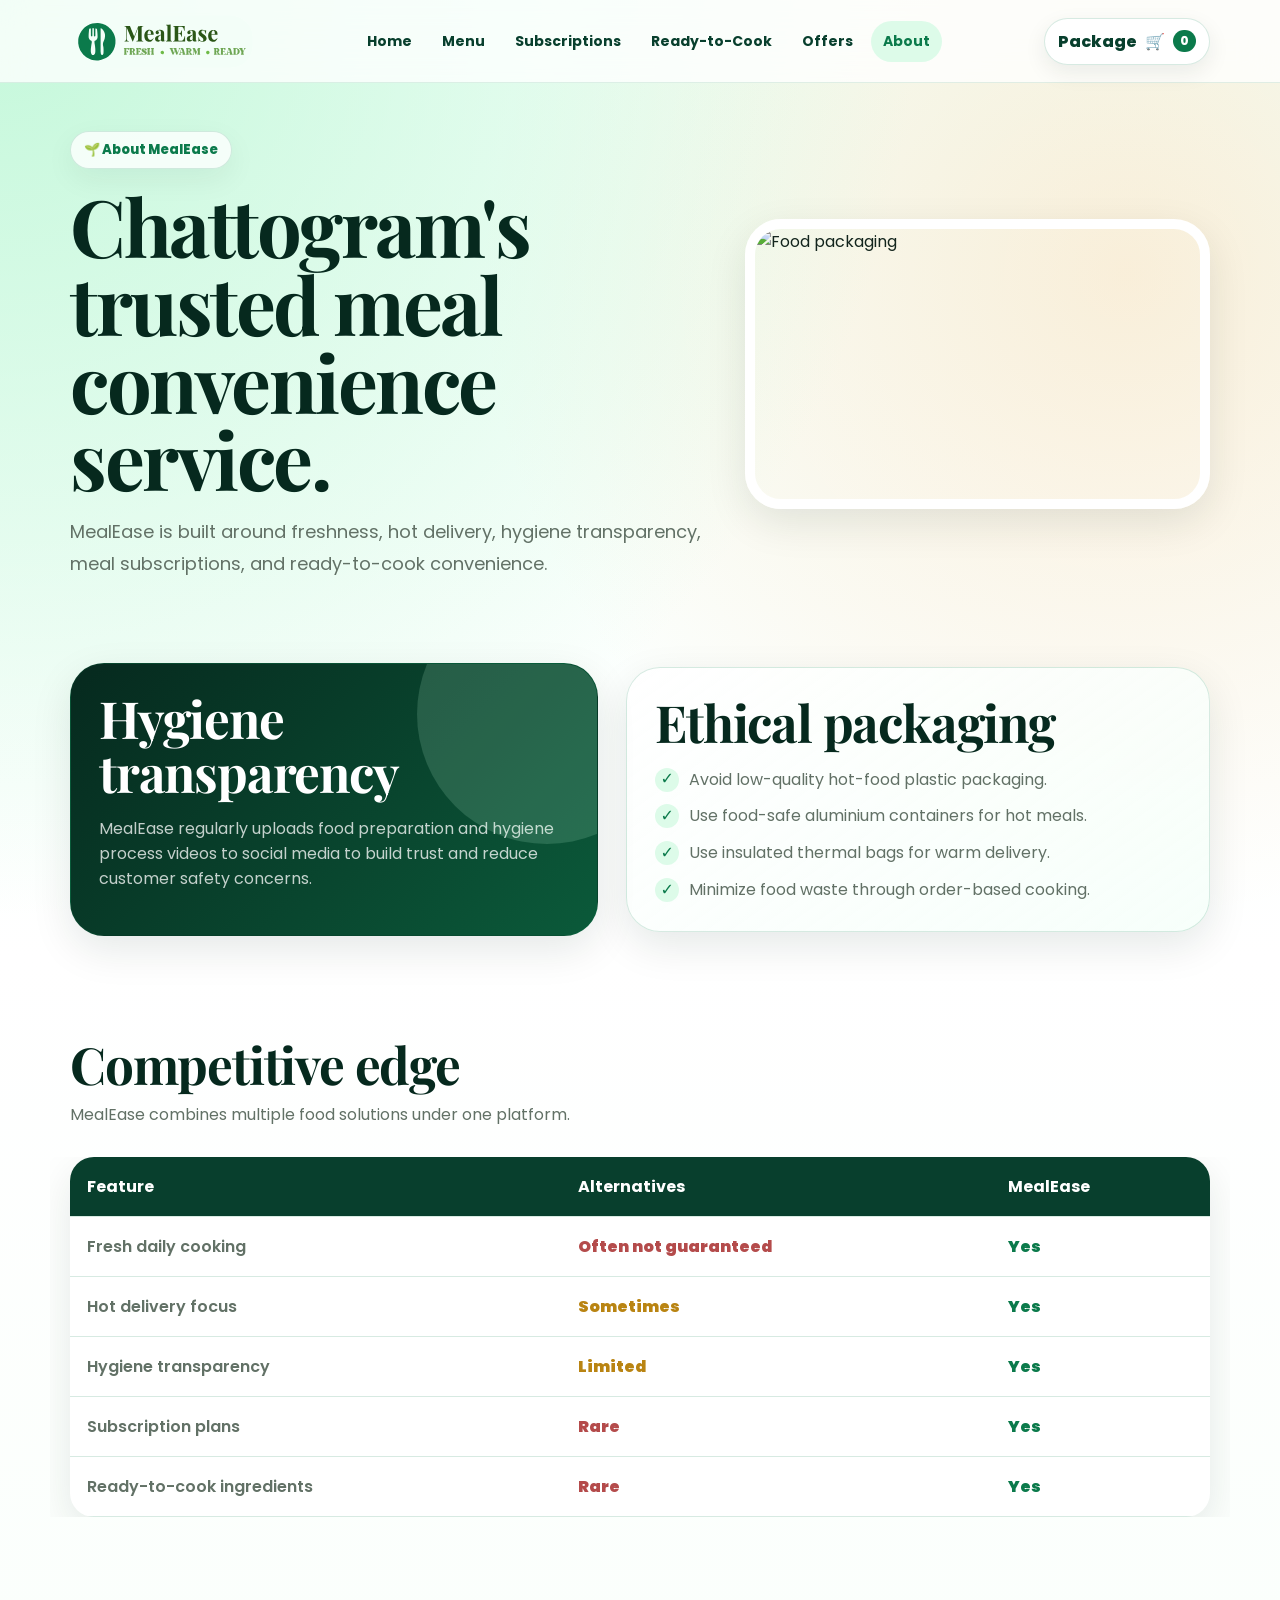
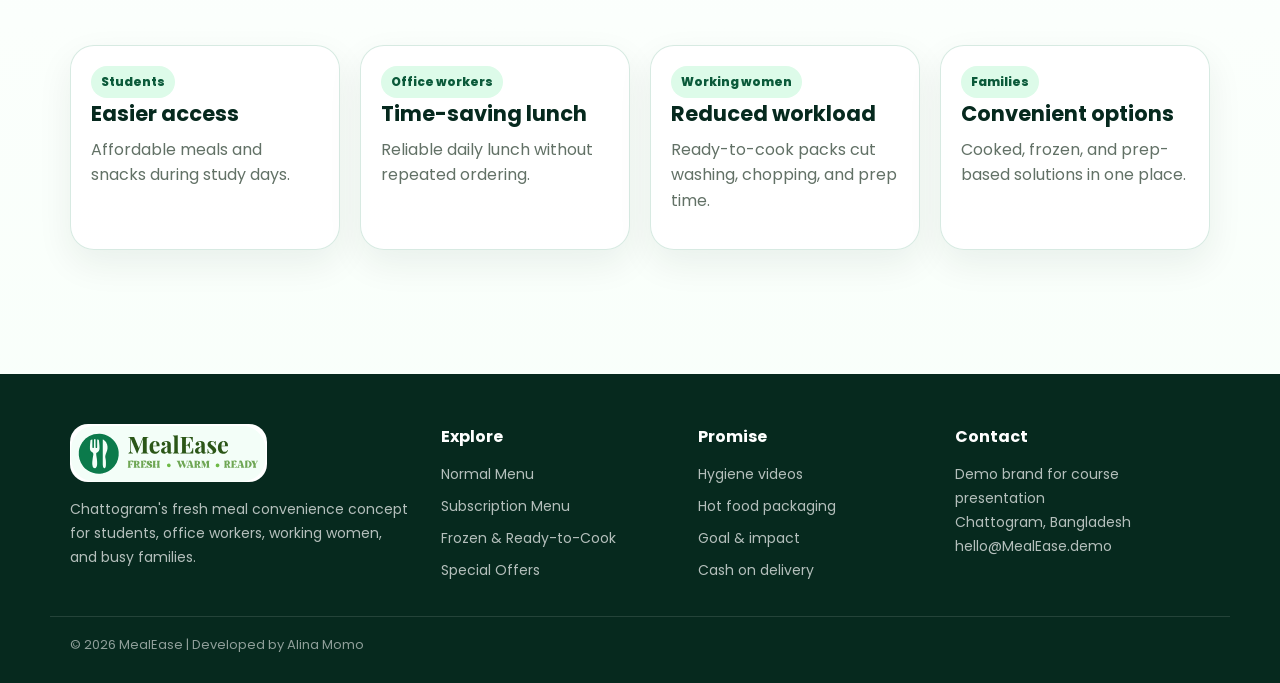
==== about.html @ 049ecda7 "first commit" ====
<!DOCTYPE html>
<html lang="en">
<head>
  <meta charset="UTF-8">
  <meta name="viewport" content="width=device-width, initial-scale=1.0">
  <meta name="description" content="MealEase is a fresh meal, subscription, frozen food, and ready-to-cook delivery concept for Chattogram.">
  <title>About & Hygiene | MealEase</title>
  <link rel="icon" href="assets/tab_logo.png" type="image/svg+xml">
  <link rel="stylesheet" href="assets/styles.css">
</head>
<body>
  <header class="site-header">
    <nav class="navbar">
      <a class="logo-wrap" href="index.html" aria-label="MealEase home"><img src="assets/logo.svg" alt="MealEase logo"></a>
      <div class="nav-links" data-nav-links>
        <a href="index.html">Home</a>
        <a href="menu.html">Menu</a>
        <a href="subscription.html">Subscriptions</a>
        <a href="ready-to-cook.html">Ready-to-Cook</a>
        <a href="offers.html">Offers</a>
        <a href="about.html">About</a>
      </div>
      <div class="nav-actions">
        <a href="checkout.html" class="cart-pill"><span class="label">Package</span> 🛒 <span class="cart-count" data-cart-count>0</span></a>
        <button class="mobile-toggle" data-mobile-toggle aria-label="Open menu">☰</button>
      </div>
    </nav>
  </header>

  <main>
    <section class="page-hero">
      <div class="container page-hero-inner">
        <div>
          <span class="kicker">🌱 About MealEase</span>
          <h1>Chattogram's trusted meal convenience service.</h1>
          <p>MealEase is built around freshness, hot delivery, hygiene transparency, meal subscriptions, and ready-to-cook convenience.</p>
        </div>
        <div class="page-card"><img src="https://plus.unsplash.com/premium_photo-1700061779397-13d402d6581a?q=80&w=1429&auto=format&fit=crop&ixlib=rb-4.1.0&ixid=M3wxMjA3fDB8MHxwaG90by1wYWdlfHx8fGVufDB8fHx8fA%3D%3D" alt="Food packaging"></div>
      </div>
    </section>
    <section class="section-tight" id="hygiene">
      <div class="container split">
        <div class="panel dark">
          <h2 class="section-title" style="color:white;">Hygiene transparency</h2>
          <p>MealEase regularly uploads food preparation and hygiene process videos to social media to build trust and reduce customer safety concerns.</p>
        </div>
        <div class="panel" id="packaging">
          <h2 class="section-title">Ethical packaging</h2>
          <ul class="check-list">
            <li>Avoid low-quality hot-food plastic packaging.</li>
            <li>Use food-safe aluminium containers for hot meals.</li>
            <li>Use insulated thermal bags for warm delivery.</li>
            <li>Minimize food waste through order-based cooking.</li>
          </ul>
        </div>
      </div>
    </section>
    <section class="section">
      <div class="container section-head">
        <div>
          <h2 class="section-title">Competitive edge</h2>
          <p class="section-subtitle">MealEase combines multiple food solutions under one platform.</p>
        </div>
      </div>
      <div class="container compare">
        <table>
          <thead><tr><th>Feature</th><th>Alternatives</th><th>MealEase</th></tr></thead>
          <tbody>
            <tr><td>Fresh daily cooking</td><td class="no">Often not guaranteed</td><td class="good">Yes</td></tr>
            <tr><td>Hot delivery focus</td><td class="warn">Sometimes</td><td class="good">Yes</td></tr>
            <tr><td>Hygiene transparency</td><td class="warn">Limited</td><td class="good">Yes</td></tr>
            <tr><td>Subscription plans</td><td class="no">Rare</td><td class="good">Yes</td></tr>
            
            <tr><td>Ready-to-cook ingredients</td><td class="no">Rare</td><td class="good">Yes</td></tr>
          </tbody>
        </table>
      </div>
    </section>
    <section class="section" id="impact">
      <div class="container card-grid four">
        <article class="card"><div class="card-body"><span class="badge">Students</span><h3>Easier access</h3><p>Affordable meals and snacks during study days.</p></div></article>
        <article class="card"><div class="card-body"><span class="badge">Office workers</span><h3>Time-saving lunch</h3><p>Reliable daily lunch without repeated ordering.</p></div></article>
        <article class="card"><div class="card-body"><span class="badge">Working women</span><h3>Reduced workload</h3><p>Ready-to-cook packs cut washing, chopping, and prep time.</p></div></article>
        <article class="card"><div class="card-body"><span class="badge">Families</span><h3>Convenient options</h3><p>Cooked, frozen, and prep-based solutions in one place.</p></div></article>
      </div>
    </section>
  </main>

  <footer class="footer">
    <div class="footer-inner">
      <div>
        <img src="assets/logo.svg" alt="MealEase logo" style="height:58px; width:auto; margin-bottom:16px; background:white; border-radius:18px;">
        <p>Chattogram's fresh meal convenience concept for students, office workers, working women, and busy families.</p>
      </div>
      <div>
        <h4>Explore</h4>
        <a href="menu.html">Normal Menu</a>
        <a href="subscription.html">Subscription Menu</a>
        <a href="ready-to-cook.html">Frozen & Ready-to-Cook</a>
        <a href="offers.html">Special Offers</a>
      </div>
      <div>
        <h4>Promise</h4>
        <a href="about.html#hygiene">Hygiene videos</a>
        <a href="about.html#packaging">Hot food packaging</a>
        <a href="about.html#impact">Goal & impact</a>
        <a href="checkout.html">Cash on delivery</a>
      </div>
      <div>
        <h4>Contact</h4>
        <p>Demo brand for course presentation<br>Chattogram, Bangladesh<br>hello@MealEase.demo</p>
      </div>
    </div>
    <div class="footer-bottom">© 2026 MealEase | Developed by Alina Momo </div>
  </footer>
  <div class="toast" aria-live="polite"></div>
  <script src="assets/app.js"></script>
</body>
</html>
---- assets/styles.css ----
@import url('https://fonts.googleapis.com/css2?family=Playfair+Display:wght@700;800&family=Poppins:wght@400;500;600;700;800&display=swap');

:root {
  --green-950: #06291e;
  --green-900: #083f2d;
  --green-800: #0b5a3a;
  --green-700: #0b7a4b;
  --green-600: #159660;
  --green-500: #21b875;
  --green-200: #bff7d7;
  --green-100: #ddfbe9;
  --green-50: #f4fff9;
  --white: #ffffff;
  --cream: #fffaf0;
  --orange: #ffb86b;
  --gold: #f7cf55;
  --ink: #13251d;
  --muted: #627166;
  --line: rgba(11, 122, 75, .16);
  --shadow: 0 24px 70px rgba(6, 41, 30, .14);
  --shadow-soft: 0 14px 40px rgba(6, 41, 30, .10);
  --radius-xl: 34px;
  --radius-lg: 24px;
  --radius-md: 18px;
  --radius-sm: 12px;
  --max: 1180px;
}

* { box-sizing: border-box; }
html { scroll-behavior: smooth; }
body {
  margin: 0;
  font-family: 'Poppins', system-ui, -apple-system, Segoe UI, sans-serif;
  color: var(--ink);
  background:
    radial-gradient(circle at top left, rgba(191, 247, 215, .9), transparent 35%),
    radial-gradient(circle at 88% 12%, rgba(255, 184, 107, .23), transparent 28%),
    linear-gradient(180deg, var(--green-50) 0%, #ffffff 42%, #f7fff9 100%);
  min-height: 100vh;
}

a { color: inherit; text-decoration: none; }
img { max-width: 100%; display: block; }
button, input, select, textarea { font-family: inherit; }

.site-header {
  position: sticky;
  top: 0;
  z-index: 50;
  backdrop-filter: blur(18px);
  background: rgba(255,255,255,.78);
  border-bottom: 1px solid rgba(11,122,75,.12);
}
.navbar {
  max-width: var(--max);
  margin: 0 auto;
  padding: 14px 20px;
  display: flex;
  align-items: center;
  justify-content: space-between;
  gap: 18px;
}
.logo-wrap { display: inline-flex; align-items: center; gap: 10px; }
.logo-wrap img { height: 54px; width: auto; }
.nav-links {
  display: flex;
  align-items: center;
  gap: 6px;
}
.nav-links a {
  font-size: 14px;
  font-weight: 700;
  color: var(--green-900);
  padding: 10px 12px;
  border-radius: 999px;
  transition: .2s ease;
}
.nav-links a:hover, .nav-links a.active {
  background: var(--green-100);
  color: var(--green-700);
}
.nav-actions { display: flex; align-items: center; gap: 10px; }
.cart-pill {
  display: inline-flex;
  align-items: center;
  gap: 8px;
  border: 1px solid var(--line);
  border-radius: 999px;
  padding: 10px 13px;
  background: var(--white);
  color: var(--green-900);
  font-weight: 800;
  box-shadow: 0 8px 22px rgba(6,41,30,.08);
}
.cart-count {
  display: inline-flex;
  align-items: center;
  justify-content: center;
  min-width: 22px;
  height: 22px;
  padding: 0 7px;
  border-radius: 999px;
  background: var(--green-700);
  color: var(--white);
  font-size: 12px;
}
.mobile-toggle {
  display: none;
  border: 0;
  width: 42px;
  height: 42px;
  border-radius: 12px;
  background: var(--green-900);
  color: var(--white);
  font-size: 22px;
}

.container {
  max-width: var(--max);
  margin: 0 auto;
  padding: 0 20px;
}
.hero {
  padding: 58px 0 34px;
}
.hero-grid {
  display: grid;
  grid-template-columns: 1.02fr .98fr;
  gap: 38px;
  align-items: center;
}
.kicker {
  display: inline-flex;
  align-items: center;
  gap: 8px;
  padding: 8px 13px;
  border: 1px solid var(--line);
  border-radius: 999px;
  background: rgba(255,255,255,.78);
  color: var(--green-700);
  font-weight: 800;
  font-size: 13px;
  box-shadow: 0 10px 30px rgba(6,41,30,.06);
}
.hero h1, .page-hero h1 {
  font-family: 'Playfair Display', Georgia, serif;
  color: var(--green-950);
  font-size: clamp(42px, 6.2vw, 82px);
  line-height: .98;
  margin: 18px 0;
  letter-spacing: -2.5px;
}
.hero p, .page-hero p {
  font-size: 18px;
  line-height: 1.75;
  color: var(--muted);
  max-width: 660px;
}
.accent-text { color: var(--green-700); }
.hero-cta { display: flex; flex-wrap: wrap; gap: 14px; margin-top: 28px; }
.btn {
  border: 0;
  border-radius: 999px;
  padding: 14px 20px;
  display: inline-flex;
  align-items: center;
  justify-content: center;
  gap: 8px;
  font-weight: 800;
  cursor: pointer;
  transition: transform .2s ease, box-shadow .2s ease, background .2s ease;
}
.btn:hover { transform: translateY(-2px); }
.btn-primary {
  background: linear-gradient(135deg, var(--green-700), var(--green-500));
  color: var(--white);
  box-shadow: 0 16px 32px rgba(11,122,75,.25);
}
.btn-secondary {
  background: var(--white);
  color: var(--green-900);
  border: 1px solid var(--line);
  box-shadow: 0 12px 26px rgba(6,41,30,.08);
}
.btn-light {
  background: var(--green-50);
  color: var(--green-800);
  border: 1px solid var(--line);
}
.btn-wide { width: 100%; }
.hero-card {
  position: relative;
  min-height: 610px;
}
.hero-photo {
  position: absolute;
  inset: 0 0 80px 42px;
  border-radius: 45px;
  overflow: hidden;
  box-shadow: var(--shadow);
  border: 10px solid rgba(255,255,255,.85);
}
.hero-photo img {
  height: 100%;
  width: 100%;
  object-fit: cover;
}
.float-card {
  position: absolute;
  background: rgba(255,255,255,.92);
  backdrop-filter: blur(14px);
  border: 1px solid rgba(255,255,255,.9);
  border-radius: 28px;
  padding: 18px;
  box-shadow: var(--shadow-soft);
}
.float-card.hot { left: 0; bottom: 70px; max-width: 260px; }
.float-card.trust { right: 4px; bottom: 0; max-width: 290px; }
.float-card strong { display: block; color: var(--green-900); margin-bottom: 6px; }
.float-card span { color: var(--muted); font-size: 14px; line-height: 1.5; }
.stat-row {
  display: grid;
  grid-template-columns: repeat(3, 1fr);
  gap: 12px;
  margin-top: 28px;
}
.stat {
  padding: 18px;
  border-radius: 24px;
  background: var(--white);
  border: 1px solid var(--line);
  box-shadow: 0 14px 36px rgba(6,41,30,.07);
}
.stat b { display: block; font-size: 26px; color: var(--green-700); }
.stat span { color: var(--muted); font-size: 13px; font-weight: 600; }

.section { padding: 64px 0; }
.section-tight { padding: 38px 0; }
.section-head {
  display: flex;
  justify-content: space-between;
  align-items: end;
  gap: 20px;
  margin-bottom: 28px;
}
.section-title {
  font-family: 'Playfair Display', Georgia, serif;
  font-size: clamp(34px, 4vw, 54px);
  line-height: 1.05;
  color: var(--green-950);
  margin: 0 0 10px;
  letter-spacing: -1.2px;
}
.section-subtitle { color: var(--muted); line-height: 1.7; margin: 0; max-width: 670px; }

.card-grid { display: grid; grid-template-columns: repeat(3, 1fr); gap: 20px; }
.card-grid.four { grid-template-columns: repeat(4, 1fr); }
.card {
  background: rgba(255,255,255,.86);
  border: 1px solid var(--line);
  border-radius: var(--radius-lg);
  overflow: hidden;
  box-shadow: 0 14px 36px rgba(6,41,30,.07);
  transition: .25s ease;
}
.card:hover { transform: translateY(-5px); box-shadow: var(--shadow-soft); }
.card-img { height: 190px; overflow: hidden; position: relative; }
.card-img img { width: 100%; height: 100%; object-fit: cover; transition: transform .35s ease; }
.card:hover .card-img img { transform: scale(1.06); }
.card-body { padding: 20px; }
.card h3 { margin: 0 0 8px; font-size: 21px; color: var(--green-950); }
.card p { margin: 0 0 16px; color: var(--muted); line-height: 1.6; }
.price-row { display: flex; align-items: center; justify-content: space-between; gap: 10px; margin-top: 14px; }
.price { color: var(--green-700); font-size: 21px; font-weight: 900; }
.badge {
  display: inline-flex;
  align-items: center;
  gap: 6px;
  padding: 7px 10px;
  border-radius: 999px;
  background: var(--green-100);
  color: var(--green-800);
  font-size: 12px;
  font-weight: 800;
}
.badge.gold { background: #fff2ca; color: #9a6414; }
.badge.orange { background: #fff0df; color: #9b541a; }

.split {
  display: grid;
  grid-template-columns: .95fr 1.05fr;
  gap: 28px;
  align-items: center;
}
.panel {
  border-radius: var(--radius-xl);
  border: 1px solid var(--line);
  background: linear-gradient(145deg, rgba(255,255,255,.9), rgba(244,255,249,.75));
  box-shadow: var(--shadow-soft);
  padding: 28px;
}
.panel.dark {
  background: linear-gradient(135deg, var(--green-950), var(--green-800));
  color: var(--white);
  overflow: hidden;
  position: relative;
}
.panel.dark::after {
  content: '';
  position: absolute;
  width: 260px;
  height: 260px;
  border-radius: 50%;
  right: -80px;
  top: -80px;
  background: rgba(191,247,215,.16);
}
.panel.dark p, .panel.dark .muted { color: rgba(255,255,255,.76); }
.check-list { list-style: none; margin: 18px 0 0; padding: 0; display: grid; gap: 12px; }
.check-list li {
  display: flex;
  gap: 10px;
  align-items: flex-start;
  color: var(--muted);
  line-height: 1.55;
}
.check-list li::before {
  content: '✓';
  width: 24px;
  height: 24px;
  border-radius: 50%;
  display: inline-flex;
  align-items: center;
  justify-content: center;
  flex: 0 0 24px;
  background: var(--green-100);
  color: var(--green-700);
  font-weight: 900;
}
.panel.dark .check-list li { color: rgba(255,255,255,.78); }
.panel.dark .check-list li::before { background: rgba(255,255,255,.16); color: var(--green-200); }

.process { display: grid; grid-template-columns: repeat(4, 1fr); gap: 18px; counter-reset: step; }
.step {
  position: relative;
  padding: 24px;
  border-radius: var(--radius-lg);
  border: 1px solid var(--line);
  background: var(--white);
  box-shadow: 0 12px 32px rgba(6,41,30,.07);
}
.step::before {
  counter-increment: step;
  content: '0' counter(step);
  display: inline-flex;
  width: 42px;
  height: 42px;
  align-items: center;
  justify-content: center;
  border-radius: 16px;
  background: var(--green-700);
  color: var(--white);
  font-weight: 900;
  margin-bottom: 14px;
}
.step h3 { margin: 0 0 8px; color: var(--green-950); }
.step p { margin: 0; color: var(--muted); line-height: 1.6; }

.page-hero {
  padding: 48px 0 28px;
}
.page-hero-inner {
  display: grid;
  grid-template-columns: 1fr .72fr;
  align-items: center;
  gap: 28px;
}
.page-card {
  min-height: 270px;
  border-radius: 36px;
  overflow: hidden;
  box-shadow: var(--shadow-soft);
  border: 10px solid var(--white);
}
.page-card img { width: 100%; height: 100%; object-fit: cover; min-height: 270px; }

.filters {
  display: flex;
  flex-wrap: wrap;
  gap: 10px;
  margin-bottom: 22px;
}
.filter-btn {
  border: 1px solid var(--line);
  border-radius: 999px;
  background: var(--white);
  color: var(--green-900);
  padding: 11px 15px;
  font-weight: 800;
  cursor: pointer;
  transition: .2s;
}
.filter-btn.active, .filter-btn:hover { background: var(--green-700); color: var(--white); }

.product-grid { display: grid; grid-template-columns: repeat(3, 1fr); gap: 20px; }
.product-card {
  display: flex;
  flex-direction: column;
  background: var(--white);
  border: 1px solid var(--line);
  border-radius: var(--radius-lg);
  overflow: hidden;
  box-shadow: 0 14px 34px rgba(6,41,30,.08);
}
.product-card .card-img { height: 210px; }
.product-card.hidden { display: none; }
.product-meta { display: flex; flex-wrap: wrap; gap: 8px; margin: 10px 0 0; }
.product-actions { margin-top: auto; padding-top: 10px; }

.plan-grid { display: grid; grid-template-columns: repeat(4, 1fr); gap: 18px; }
.plan-card {
  position: relative;
  border-radius: 28px;
  padding: 24px;
  background: var(--white);
  border: 1px solid var(--line);
  box-shadow: 0 14px 36px rgba(6,41,30,.07);
  transition: .2s;
}
.plan-card:hover { transform: translateY(-4px); }
.plan-card.featured { border: 2px solid var(--green-500); }
.plan-card h3 { color: var(--green-950); margin: 0 0 8px; }
.plan-days { color: var(--green-700); font-weight: 900; font-size: 34px; }
.plan-card p { color: var(--muted); line-height: 1.6; min-height: 54px; }

.builder {
  display: grid;
  grid-template-columns: 1fr .9fr;
  gap: 24px;
  align-items: start;
}
.form-card {
  border-radius: var(--radius-xl);
  border: 1px solid var(--line);
  background: rgba(255,255,255,.92);
  box-shadow: var(--shadow-soft);
  padding: 28px;
}
.form-grid { display: grid; grid-template-columns: repeat(2, 1fr); gap: 16px; }
.form-group { display: grid; gap: 8px; margin-bottom: 14px; }
.form-group.full { grid-column: 1 / -1; }
label { font-size: 14px; font-weight: 800; color: var(--green-900); }
input, select, textarea {
  width: 100%;
  border: 1px solid var(--line);
  border-radius: 16px;
  background: var(--green-50);
  color: var(--green-950);
  padding: 14px 14px;
  outline: none;
  transition: .2s;
}
textarea { min-height: 112px; resize: vertical; }
input:focus, select:focus, textarea:focus {
  border-color: var(--green-500);
  box-shadow: 0 0 0 4px rgba(33,184,117,.12);
  background: var(--white);
}
.summary-box {
  position: sticky;
  top: 96px;
  border-radius: var(--radius-xl);
  padding: 26px;
  background: linear-gradient(135deg, var(--green-950), var(--green-700));
  color: var(--white);
  box-shadow: var(--shadow);
}
.summary-box h3 { margin: 0 0 12px; font-size: 26px; }
.summary-line { display: flex; justify-content: space-between; gap: 18px; padding: 12px 0; border-bottom: 1px solid rgba(255,255,255,.16); }
.summary-line span:first-child { color: rgba(255,255,255,.72); }
.summary-line strong { color: var(--white); }
.total-line { font-size: 24px; font-weight: 900; color: var(--green-200); }

.cart-layout { display: grid; grid-template-columns: 1fr .86fr; gap: 24px; align-items: start; }
.cart-item {
  display: grid;
  grid-template-columns: 86px 1fr auto;
  gap: 15px;
  align-items: center;
  padding: 16px;
  border-radius: 22px;
  background: var(--white);
  border: 1px solid var(--line);
  box-shadow: 0 10px 28px rgba(6,41,30,.06);
  margin-bottom: 14px;
}
.cart-thumb { width: 86px; height: 74px; border-radius: 18px; overflow: hidden; background: var(--green-100); }
.cart-thumb img { width: 100%; height: 100%; object-fit: cover; }
.cart-item h4 { margin: 0 0 4px; color: var(--green-950); }
.cart-item p { margin: 0; color: var(--muted); font-size: 13px; }
.qty-box { display: flex; align-items: center; gap: 8px; margin-top: 10px; }
.qty-box button, .icon-btn {
  width: 32px;
  height: 32px;
  border-radius: 11px;
  border: 1px solid var(--line);
  background: var(--green-50);
  color: var(--green-900);
  font-weight: 900;
  cursor: pointer;
}
.remove-btn { color: #a63232; }
.empty-cart {
  text-align: center;
  padding: 50px 26px;
  border-radius: var(--radius-xl);
  border: 1px dashed rgba(11,122,75,.3);
  background: rgba(255,255,255,.78);
}
.empty-cart h3 { color: var(--green-950); }
.empty-cart p { color: var(--muted); }

.offer-strip {
  border-radius: 36px;
  background:
    radial-gradient(circle at 20% 20%, rgba(255,255,255,.26), transparent 30%),
    linear-gradient(135deg, var(--green-950), var(--green-700));
  color: var(--white);
  padding: 36px;
  display: grid;
  grid-template-columns: 1fr auto;
  gap: 20px;
  align-items: center;
  box-shadow: var(--shadow);
}
.offer-strip h2 { margin: 0 0 10px; font-size: clamp(28px, 4vw, 48px); font-family: 'Playfair Display'; }
.offer-strip p { margin: 0; color: rgba(255,255,255,.76); max-width: 680px; line-height: 1.7; }
.offer-code {
  display: inline-flex;
  align-items: center;
  justify-content: center;
  border: 2px dashed rgba(255,255,255,.55);
  border-radius: 22px;
  padding: 18px 24px;
  font-size: 28px;
  font-weight: 900;
  color: var(--green-200);
  background: rgba(255,255,255,.1);
}

.compare { overflow-x: auto; }
table { width: 100%; border-collapse: collapse; background: var(--white); border-radius: 24px; overflow: hidden; box-shadow: var(--shadow-soft); }
th, td { padding: 17px; border-bottom: 1px solid var(--line); text-align: left; }
th { background: var(--green-900); color: var(--white); }
td { color: var(--muted); font-weight: 600; }
td.good { color: var(--green-700); font-weight: 900; }
td.warn { color: #b98412; font-weight: 900; }
td.no { color: #b44b4b; font-weight: 900; }

.toast {
  position: fixed;
  right: 18px;
  bottom: 18px;
  padding: 14px 18px;
  border-radius: 16px;
  background: var(--green-950);
  color: var(--white);
  box-shadow: var(--shadow);
  opacity: 0;
  transform: translateY(16px);
  pointer-events: none;
  transition: .25s;
  z-index: 80;
  max-width: 320px;
}
.toast.show { opacity: 1; transform: translateY(0); }
.modal-backdrop {
  position: fixed;
  inset: 0;
  display: none;
  align-items: center;
  justify-content: center;
  padding: 20px;
  background: rgba(6,41,30,.45);
  backdrop-filter: blur(6px);
  z-index: 90;
}
.modal-backdrop.show { display: flex; }
.modal {
  width: min(520px, 100%);
  border-radius: 30px;
  padding: 30px;
  background: var(--white);
  box-shadow: var(--shadow);
  text-align: center;
}
.modal-icon {
  width: 78px;
  height: 78px;
  border-radius: 28px;
  margin: 0 auto 14px;
  display: flex;
  align-items: center;
  justify-content: center;
  background: var(--green-100);
  color: var(--green-700);
  font-size: 38px;
}
.modal h2 { color: var(--green-950); margin-bottom: 8px; }
.modal p { color: var(--muted); line-height: 1.7; }

.footer {
  margin-top: 60px;
  background: var(--green-950);
  color: rgba(255,255,255,.78);
}
.footer-inner {
  max-width: var(--max);
  margin: 0 auto;
  padding: 50px 20px 26px;
  display: grid;
  grid-template-columns: 1.2fr .8fr .8fr .9fr;
  gap: 30px;
}
.footer h4 { color: var(--white); margin: 0 0 14px; }
.footer p, .footer a { color: rgba(255,255,255,.7); line-height: 1.7; font-size: 14px; }
.footer a { display: block; margin: 8px 0; }
.footer-bottom {
  max-width: var(--max);
  margin: 0 auto;
  padding: 18px 20px 28px;
  border-top: 1px solid rgba(255,255,255,.12);
  font-size: 13px;
  color: rgba(255,255,255,.55);
}

@media (max-width: 1020px) {
  .nav-links {
    display: none;
    position: absolute;
    top: 78px;
    left: 18px;
    right: 18px;
    padding: 14px;
    border-radius: 24px;
    background: var(--white);
    box-shadow: var(--shadow-soft);
    flex-direction: column;
    align-items: stretch;
  }
  .nav-links.show { display: flex; }
  .nav-links a { border-radius: 14px; }
  .mobile-toggle { display: inline-flex; align-items: center; justify-content: center; }
  .hero-grid, .page-hero-inner, .split, .builder, .cart-layout { grid-template-columns: 1fr; }
  .hero-card { min-height: 520px; }
  .hero-photo { inset: 0 0 80px 0; }
  .card-grid, .product-grid { grid-template-columns: repeat(2, 1fr); }
  .card-grid.four, .plan-grid, .process { grid-template-columns: repeat(2, 1fr); }
  .summary-box { position: static; }
}

@media (max-width: 640px) {
  .navbar { padding: 10px 14px; }
  .logo-wrap img { height: 46px; }
  .cart-pill span.label { display: none; }
  .hero { padding-top: 34px; }
  .hero-card { min-height: 430px; }
  .float-card.hot { bottom: 66px; }
  .float-card.trust { left: 16px; right: 16px; }
  .stat-row, .card-grid, .card-grid.four, .product-grid, .plan-grid, .process, .form-grid, .footer-inner { grid-template-columns: 1fr; }
  .section-head { align-items: start; flex-direction: column; }
  .offer-strip { grid-template-columns: 1fr; padding: 26px; }
  .cart-item { grid-template-columns: 70px 1fr; }
  .cart-price { grid-column: 1 / -1; }
}

/* Subscription package-deal upgrade */
.subscription-hero .page-card {
  min-height: 320px;
}
.hero-mini-row {
  display: flex;
  flex-wrap: wrap;
  gap: 10px;
  margin-top: 20px;
}
.hero-mini-row span {
  display: inline-flex;
  align-items: center;
  border: 1px solid var(--line);
  border-radius: 999px;
  padding: 10px 13px;
  background: rgba(255,255,255,.78);
  color: var(--green-900);
  font-size: 13px;
  font-weight: 800;
  box-shadow: 0 8px 22px rgba(6,41,30,.06);
}
.subscription-builder {
  grid-template-columns: minmax(0, 1.18fr) minmax(340px, .82fr);
}
.subscription-form-card {
  padding: 30px;
  overflow: hidden;
}
.compact-head { margin-bottom: 18px; }
.package-tabs {
  display: grid;
  grid-template-columns: repeat(3, 1fr);
  gap: 10px;
  padding: 8px;
  background: var(--green-100);
  border: 1px solid var(--line);
  border-radius: 24px;
  margin-bottom: 18px;
}
.package-tab {
  border: 0;
  border-radius: 18px;
  padding: 13px 12px;
  background: transparent;
  color: var(--green-900);
  font-weight: 900;
  cursor: pointer;
  transition: .2s ease;
}
.package-tab.active,
.package-tab:hover {
  background: var(--white);
  color: var(--green-700);
  box-shadow: 0 10px 24px rgba(6,41,30,.08);
}
.package-panel { display: none; }
.package-panel.active {
  display: block;
  animation: softReveal .22s ease;
}
@keyframes softReveal {
  from { opacity: 0; transform: translateY(8px); }
  to { opacity: 1; transform: translateY(0); }
}
.deal-heading {
  display: flex;
  align-items: center;
  justify-content: space-between;
  gap: 14px;
  margin: 8px 0 14px;
}
.deal-heading.small { margin-top: 0; }
.deal-heading h3 {
  margin: 0 0 5px;
  color: var(--green-950);
  font-size: 22px;
}
.deal-heading p {
  margin: 0;
  color: var(--muted);
  line-height: 1.5;
}
.meal-choice-grid {
  display: grid;
  gap: 14px;
}
.meal-choice-card {
  position: relative;
  display: grid;
  grid-template-columns: 124px 1fr;
  gap: 15px;
  align-items: stretch;
  border: 1px solid var(--line);
  border-radius: 24px;
  background: rgba(255,255,255,.88);
  padding: 10px;
  cursor: pointer;
  transition: .22s ease;
  box-shadow: 0 12px 28px rgba(6,41,30,.055);
}
.meal-choice-card:hover,
.meal-choice-card.selected {
  border-color: rgba(33,184,117,.62);
  transform: translateY(-2px);
  box-shadow: 0 18px 38px rgba(6,41,30,.10);
}
.meal-choice-card.selected::after {
  content: '✓';
  position: absolute;
  top: 14px;
  right: 14px;
  width: 30px;
  height: 30px;
  display: flex;
  align-items: center;
  justify-content: center;
  border-radius: 50%;
  background: var(--green-700);
  color: var(--white);
  font-weight: 900;
}
.meal-choice-card input { display: none; }
.meal-photo {
  display: block;
  min-height: 128px;
  border-radius: 19px;
  background-size: cover;
  background-position: center;
  box-shadow: inset 0 -42px 54px rgba(6,41,30,.18);
}
.meal-content {
  display: grid;
  align-content: center;
  gap: 6px;
  padding: 6px 34px 6px 0;
}
.meal-content strong {
  color: var(--green-700);
  font-size: 13px;
  text-transform: uppercase;
  letter-spacing: .08em;
}
.meal-content b {
  color: var(--green-950);
  font-size: 18px;
  line-height: 1.28;
}
.meal-content small {
  color: var(--green-800);
  font-weight: 800;
}
.meal-content em {
  color: var(--muted);
  font-size: 13px;
  font-style: normal;
  line-height: 1.5;
}
.subscription-controls {
  margin-top: 20px;
  padding-top: 20px;
  border-top: 1px solid var(--line);
}
.addons-box {
  margin: 6px 0 18px;
  padding: 20px;
  border-radius: 26px;
  background: linear-gradient(180deg, rgba(221,251,233,.85), rgba(255,255,255,.84));
  border: 1px solid var(--line);
}
.addon-grid {
  display: grid;
  grid-template-columns: repeat(2, 1fr);
  gap: 10px;
}
.addon-grid label {
  display: flex;
  align-items: center;
  gap: 10px;
  padding: 12px;
  border-radius: 18px;
  background: var(--white);
  border: 1px solid var(--line);
  cursor: pointer;
  transition: .2s ease;
}
.addon-grid label:hover {
  border-color: rgba(33,184,117,.62);
  transform: translateY(-1px);
}
.addon-grid input {
  width: 18px;
  height: 18px;
  accent-color: var(--green-700);
}
.addon-grid span {
  display: flex;
  flex-direction: column;
  gap: 2px;
  color: var(--green-950);
  font-weight: 800;
  font-size: 13px;
}
.addon-grid b {
  color: var(--green-700);
  font-size: 12px;
}
.checkout-hint {
  margin: 12px 0 0;
  color: var(--muted);
  font-size: 13px;
  line-height: 1.6;
}
.subscription-summary-box .summary-line {
  align-items: flex-start;
}
.subscription-summary-box .summary-line strong {
  max-width: 58%;
  text-align: right;
  line-height: 1.45;
}
.summary-checkout {
  margin-top: 18px;
  justify-content: center;
}

@media (max-width: 1020px) {
  .subscription-builder { grid-template-columns: 1fr; }
}
@media (max-width: 640px) {
  .package-tabs,
  .addon-grid { grid-template-columns: 1fr; }
  .meal-choice-card { grid-template-columns: 1fr; }
  .meal-photo { min-height: 180px; }
  .meal-content { padding-right: 0; }
  .deal-heading { align-items: flex-start; flex-direction: column; }
  .subscription-summary-box .summary-line strong { max-width: 62%; }
}
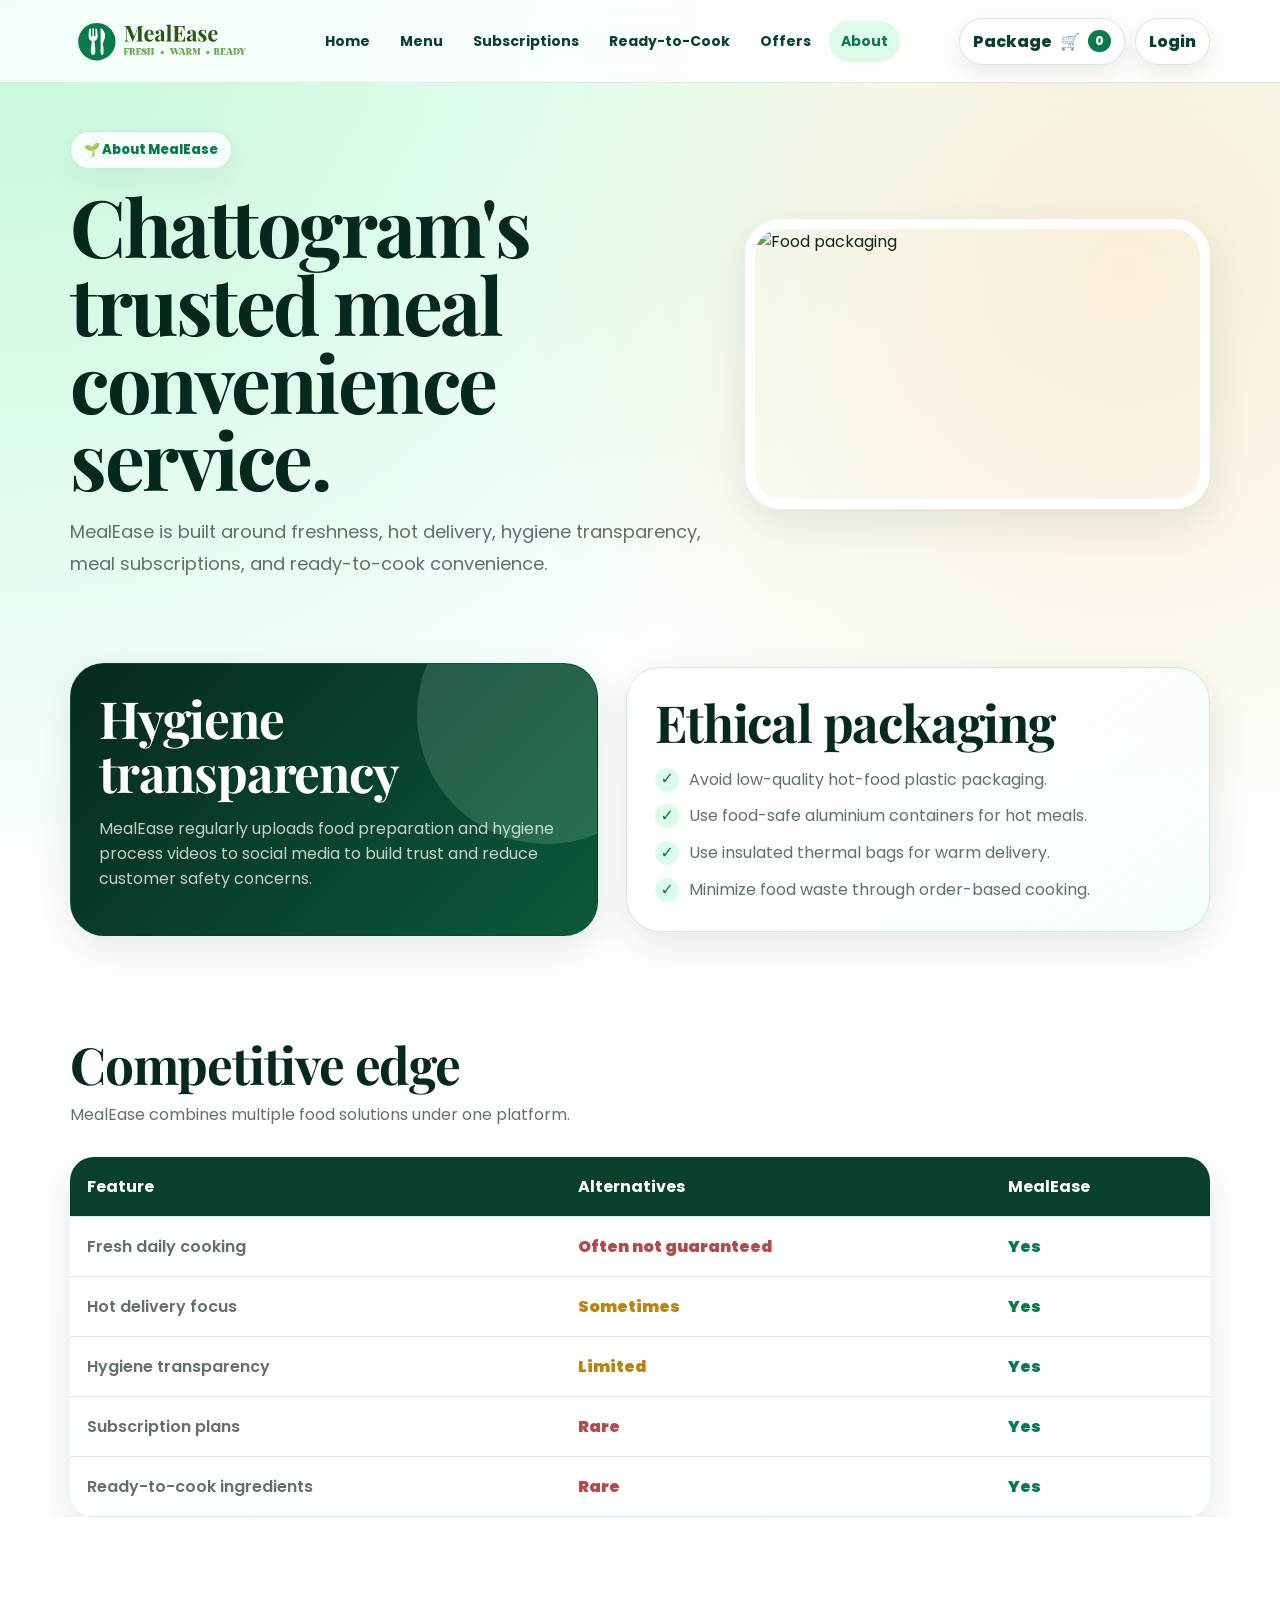
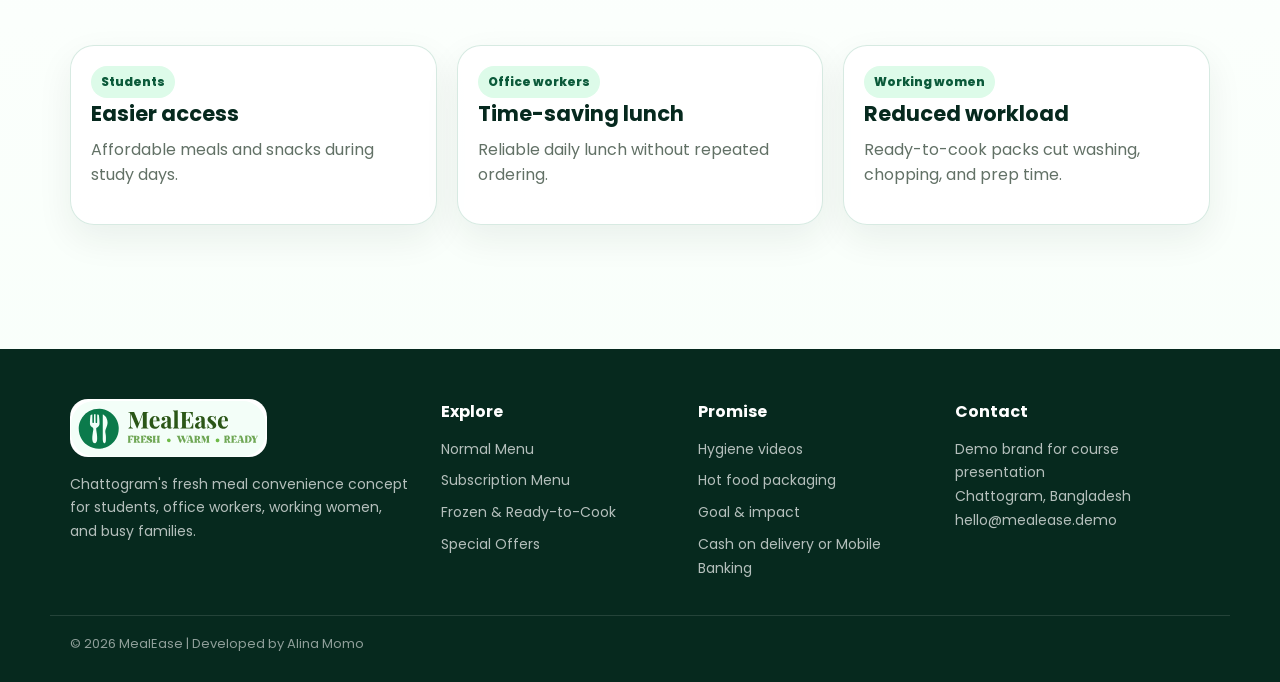
==== commit 090ad16e: "updated" ====
--- a/about.html
+++ b/about.html
@@ -22,6 +22,15 @@
       </div>
       <div class="nav-actions">
         <a href="checkout.html" class="cart-pill"><span class="label">Package</span> 🛒 <span class="cart-count" data-cart-count>0</span></a>
+         <div id="userMenuContainer">
+
+            <a href="login.html" class="cart-pill" id="loginButton">
+
+              Login
+
+            </a>
+
+          </div>
         <button class="mobile-toggle" data-mobile-toggle aria-label="Open menu">☰</button>
       </div>
     </nav>
@@ -81,7 +90,6 @@
         <article class="card"><div class="card-body"><span class="badge">Students</span><h3>Easier access</h3><p>Affordable meals and snacks during study days.</p></div></article>
         <article class="card"><div class="card-body"><span class="badge">Office workers</span><h3>Time-saving lunch</h3><p>Reliable daily lunch without repeated ordering.</p></div></article>
         <article class="card"><div class="card-body"><span class="badge">Working women</span><h3>Reduced workload</h3><p>Ready-to-cook packs cut washing, chopping, and prep time.</p></div></article>
-        <article class="card"><div class="card-body"><span class="badge">Families</span><h3>Convenient options</h3><p>Cooked, frozen, and prep-based solutions in one place.</p></div></article>
       </div>
     </section>
   </main>
@@ -104,11 +112,11 @@
         <a href="about.html#hygiene">Hygiene videos</a>
         <a href="about.html#packaging">Hot food packaging</a>
         <a href="about.html#impact">Goal & impact</a>
-        <a href="checkout.html">Cash on delivery</a>
+        <a href="checkout.html">Cash on delivery or Mobile Banking</a>
       </div>
       <div>
         <h4>Contact</h4>
-        <p>Demo brand for course presentation<br>Chattogram, Bangladesh<br>hello@MealEase.demo</p>
+        <p>Demo brand for course presentation<br>Chattogram, Bangladesh<br>hello@mealease.demo</p>
       </div>
     </div>
     <div class="footer-bottom">© 2026 MealEase | Developed by Alina Momo </div>
--- a/assets/styles.css
+++ b/assets/styles.css
@@ -243,6 +243,19 @@
   gap: 20px;
   margin-bottom: 28px;
 }
+.section-head-login {
+  display: flex;
+  flex-direction: column;
+  align-items: center;
+  gap: 20px;
+  margin-bottom: 28px;
+}
+.section-head-password {
+  display: flex;
+  justify-content: space-between;
+  align-items: end;
+  margin-bottom: 10px;
+}
 .section-title {
   font-family: 'Playfair Display', Georgia, serif;
   font-size: clamp(34px, 4vw, 54px);
@@ -251,10 +264,18 @@
   margin: 0 0 10px;
   letter-spacing: -1.2px;
 }
+.section-title-login {
+  font-family: 'Playfair Display', Georgia, serif;
+  font-size: clamp(30px, 4vw, 34px);
+  line-height: 1.05;
+  color: var(--green-950);
+  margin: 0 0 10px;
+  letter-spacing: -1.2px;
+}
 .section-subtitle { color: var(--muted); line-height: 1.7; margin: 0; max-width: 670px; }
 
 .card-grid { display: grid; grid-template-columns: repeat(3, 1fr); gap: 20px; }
-.card-grid.four { grid-template-columns: repeat(4, 1fr); }
+.card-grid.four { grid-template-columns: repeat(3, 1fr); }
 .card {
   background: rgba(255,255,255,.86);
   border: 1px solid var(--line);
@@ -417,7 +438,7 @@
 .product-meta { display: flex; flex-wrap: wrap; gap: 8px; margin: 10px 0 0; }
 .product-actions { margin-top: auto; padding-top: 10px; }
 
-.plan-grid { display: grid; grid-template-columns: repeat(4, 1fr); gap: 18px; }
+.plan-grid { display: grid; grid-template-columns: repeat(3, 1fr); gap: 18px; }
 .plan-card {
   position: relative;
   border-radius: 28px;
@@ -663,6 +684,9 @@
   .navbar { padding: 10px 14px; }
   .logo-wrap img { height: 46px; }
   .cart-pill span.label { display: none; }
+  .cart-pill { font-size: 13px; padding: 6px 12px; gap: 2px; }
+  .user-button { font-size: 10px; padding: 6px 12px; gap: 2px; }
+  .user-button span.user-name { display: none; }
   .hero { padding-top: 34px; }
   .hero-card { min-height: 430px; }
   .float-card.hot { bottom: 66px; }
@@ -900,6 +924,125 @@
   justify-content: center;
 }
 
+.auth-card{
+    max-width:520px;
+    margin:50px auto;
+    padding:40px;
+}
+
+.auth-card input{
+    width:100%;
+}
+
+.login-links{
+    display:flex;
+    justify-content:space-between;
+    margin-top:20px;
+}
+
+.login-links a{
+    color:#2d6a4f;
+    text-decoration:none;
+    font-weight:600;
+}
+
+.login-links a:hover{
+    text-decoration:underline;
+}
+
+.remember-row{
+    display:flex;
+    align-items:center;
+    gap:10px;
+    margin:15px 0;
+    cursor:pointer;
+}
+
+.remember-row input{
+    width:auto;
+}
+
+/* USER DROPDOWN */
+
+.user-menu{
+
+    position:relative;
+
+}
+
+.user-button{
+
+    display:flex;
+    align-items:center;
+    gap:8px;
+
+    background:#fff;
+    border:1px solid #ddd;
+
+    padding:10px 16px;
+
+    border-radius:999px;
+
+    cursor:pointer;
+
+    font-weight:600;
+
+}
+
+.user-dropdown{
+
+    position:absolute;
+
+    right:0;
+
+    top:55px;
+
+    width:180px;
+
+    background:white;
+
+    border-radius:15px;
+
+    overflow:hidden;
+
+    box-shadow:0 10px 25px rgba(0,0,0,.15);
+
+    display:none;
+
+    z-index:999;
+
+}
+
+.user-dropdown.show{
+
+    display:block;
+
+}
+
+.user-dropdown button{
+
+    width:100%;
+
+    padding:14px;
+
+    border:none;
+
+    background:white;
+
+    cursor:pointer;
+
+    text-align:left;
+
+    font-size:15px;
+
+}
+
+.user-dropdown button:hover{
+
+    background:#f5f5f5;
+
+}
+
 @media (max-width: 1020px) {
   .subscription-builder { grid-template-columns: 1fr; }
 }
@@ -911,4 +1054,11 @@
   .meal-content { padding-right: 0; }
   .deal-heading { align-items: flex-start; flex-direction: column; }
   .subscription-summary-box .summary-line strong { max-width: 62%; }
-}
+  .login-links{
+    font-size: 12px;
+  }
+  .remember-row{
+    font-size: 12px;
+  }
+  
+}
